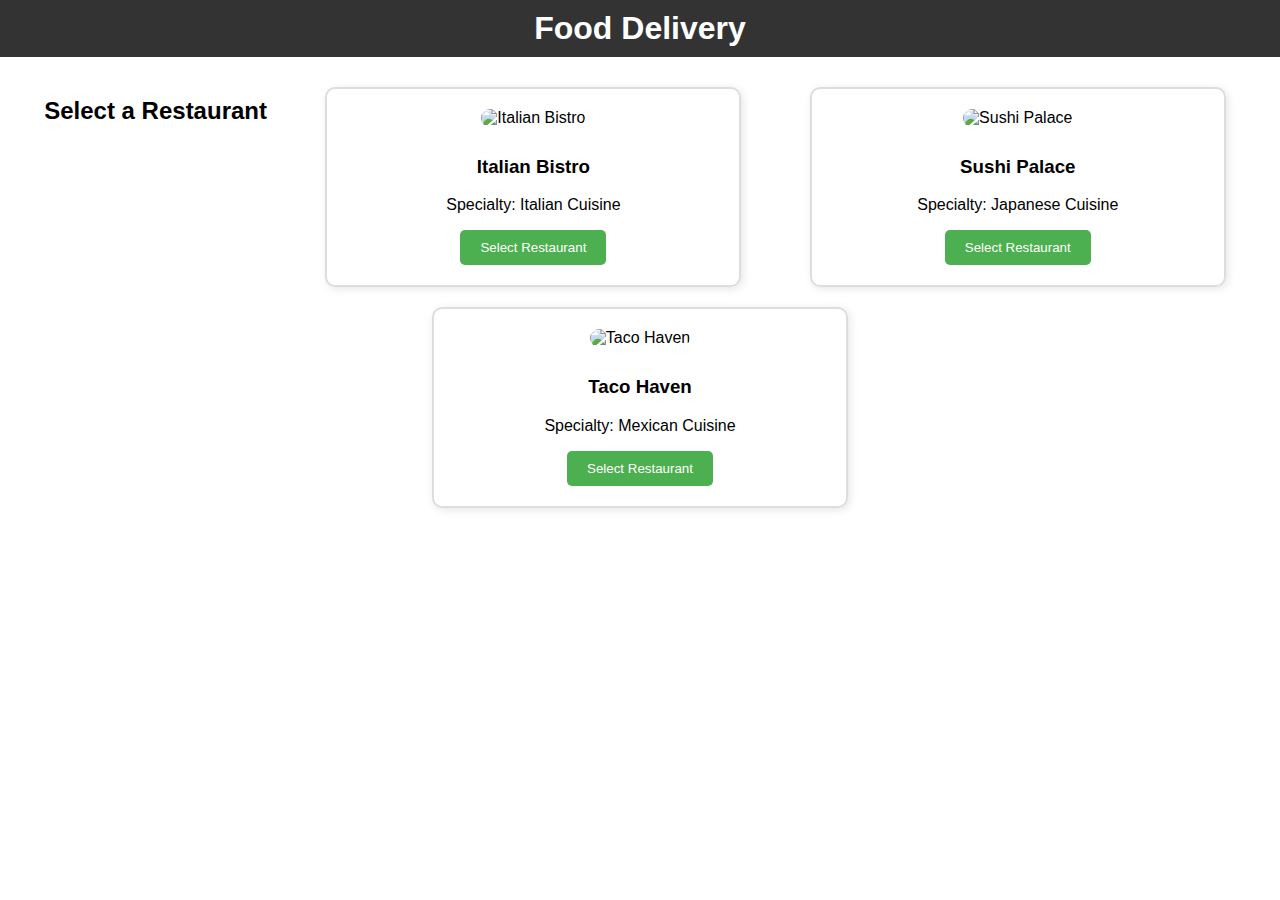
==== index.html @ 6f344025 "Add files via upload" ====
<!DOCTYPE html>
<html lang="en">
  <head>
    <meta charset="UTF-8" />
    <meta name="viewport" content="width=device-width, initial-scale=1.0" />
    <link rel="stylesheet" href="style.css" />
    <title>Food Delivery - Restaurants</title>
  </head>
  <body>
    <header>
      <h1>Food Delivery</h1>
    </header>

    <!-- List of Restaurants -->
    <section id="restaurant-list">
      <h2>Select a Restaurant</h2>
      <div class="restaurant-card" onclick="loadMenu('Italian Bistro')">
        <img src="images/italian_bistro.jpg" alt="Italian Bistro" />
        <h3>Italian Bistro</h3>
        <p>Specialty: Italian Cuisine</p>
        <button class="btn">Select Restaurant</button>
      </div>
      <div class="restaurant-card" onclick="loadMenu('Sushi Palace')">
        <img src="images/sushi_palace.jpg" alt="Sushi Palace" />
        <h3>Sushi Palace</h3>
        <p>Specialty: Japanese Cuisine</p>
        <button class="btn">Select Restaurant</button>
      </div>
      <div class="restaurant-card" onclick="loadMenu('Taco Haven')">
        <img src="images/taco_haven.jpg" alt="Taco Haven" />
        <h3>Taco Haven</h3>
        <p>Specialty: Mexican Cuisine</p>
        <button class="btn">Select Restaurant</button>
      </div>
    </section>

    <!-- Menu Section (Hidden initially) -->
    <section id="restaurant-menu" style="display: none">
      <h2 id="restaurant-name">Menu</h2>
      <div id="menu-items"></div>
      <button class="btn" onclick="goToCart()">View Cart</button>
    </section>

    <script src="app.js"></script>
  </body>
</html>
---- style.css ----
/* General Styling */
body {
  font-family: Arial, sans-serif;
  margin: 0;
  padding: 0;
}

header {
  background-color: #333;
  color: #fff;
  text-align: center;
  padding: 10px;
}

h1 {
  margin: 0;
}

/* Restaurant List Styling */
#restaurant-list {
  display: flex;
  flex-wrap: wrap;
  justify-content: space-around;
  margin: 20px;
}

.restaurant-card {
  border: 2px solid #ddd;
  border-radius: 10px;
  padding: 20px;
  width: 30%;
  text-align: center;
  margin: 10px;
  box-shadow: 2px 2px 8px rgba(0, 0, 0, 0.1);
  transition: transform 0.2s;
}

.restaurant-card img {
  width: 100%;
  height: 200px;
  object-fit: cover;
  border-radius: 10px;
  margin-bottom: 10px;
}

.restaurant-card:hover {
  transform: scale(1.05);
}

/* Menu Section Styling */
#restaurant-menu {
  margin: 20px;
}

.menu-item {
  display: flex;
  justify-content: space-between;
  align-items: center;
  border-bottom: 1px solid #ddd;
  padding: 10px 0;
}

.menu-item img {
  width: 80px;
  height: 80px;
  object-fit: cover;
  border-radius: 10px;
  margin-right: 10px;
}

.menu-item h4 {
  margin: 0;
  flex: 1;
}

.menu-item p {
  color: #555;
  margin: 0 10px;
}

.menu-item button {
  background-color: #4caf50;
  color: white;
  border: none;
  padding: 8px 16px;
  border-radius: 5px;
  cursor: pointer;
}

.menu-item button:hover {
  background-color: #45a049;
}

/* Cart Page Styling */
#cart-items {
  padding: 20px;
}

#total-amount {
  margin-top: 20px;
}

.btn {
  background-color: #4caf50;
  color: white;
  border: none;
  padding: 10px 20px;
  border-radius: 5px;
  cursor: pointer;
}

.btn:hover {
  background-color: #45a049;
}
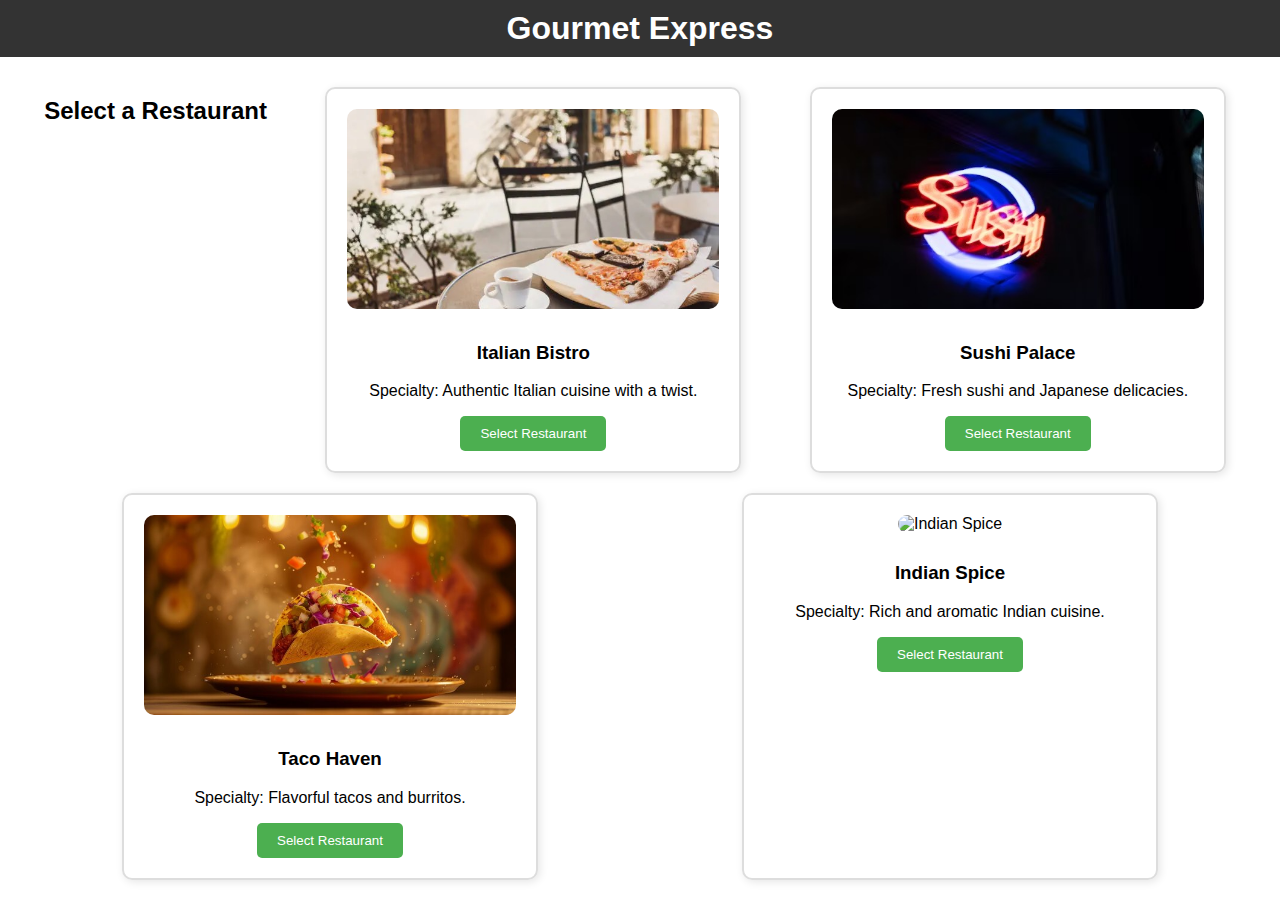
==== commit 1305856b: "Update index.html" ====
--- a/index.html
+++ b/index.html
@@ -4,11 +4,13 @@
     <meta charset="UTF-8" />
     <meta name="viewport" content="width=device-width, initial-scale=1.0" />
     <link rel="stylesheet" href="style.css" />
-    <title>Food Delivery - Restaurants</title>
+    <title>Gourmet Express</title>
+    <!-- Stylish name -->
   </head>
   <body>
     <header>
-      <h1>Food Delivery</h1>
+      <h1>Gourmet Express</h1>
+      <!-- Stylish name -->
     </header>
 
     <!-- List of Restaurants -->
@@ -17,19 +19,29 @@
       <div class="restaurant-card" onclick="loadMenu('Italian Bistro')">
         <img src="images/italian_bistro.jpg" alt="Italian Bistro" />
         <h3>Italian Bistro</h3>
-        <p>Specialty: Italian Cuisine</p>
+        <p>Specialty: Authentic Italian cuisine with a twist.</p>
+        <!-- Description -->
         <button class="btn">Select Restaurant</button>
       </div>
       <div class="restaurant-card" onclick="loadMenu('Sushi Palace')">
         <img src="images/sushi_palace.jpg" alt="Sushi Palace" />
         <h3>Sushi Palace</h3>
-        <p>Specialty: Japanese Cuisine</p>
+        <p>Specialty: Fresh sushi and Japanese delicacies.</p>
+        <!-- Description -->
         <button class="btn">Select Restaurant</button>
       </div>
       <div class="restaurant-card" onclick="loadMenu('Taco Haven')">
         <img src="images/taco_haven.jpg" alt="Taco Haven" />
         <h3>Taco Haven</h3>
-        <p>Specialty: Mexican Cuisine</p>
+        <p>Specialty: Flavorful tacos and burritos.</p>
+        <!-- Description -->
+        <button class="btn">Select Restaurant</button>
+      </div>
+      <div class="restaurant-card" onclick="loadMenu('Indian Spice')">
+        <img src="images/indian_spice.jpg" alt="Indian Spice" />
+        <h3>Indian Spice</h3>
+        <p>Specialty: Rich and aromatic Indian cuisine.</p>
+        <!-- Description -->
         <button class="btn">Select Restaurant</button>
       </div>
     </section>
@@ -44,3 +56,4 @@
     <script src="app.js"></script>
   </body>
 </html>
+
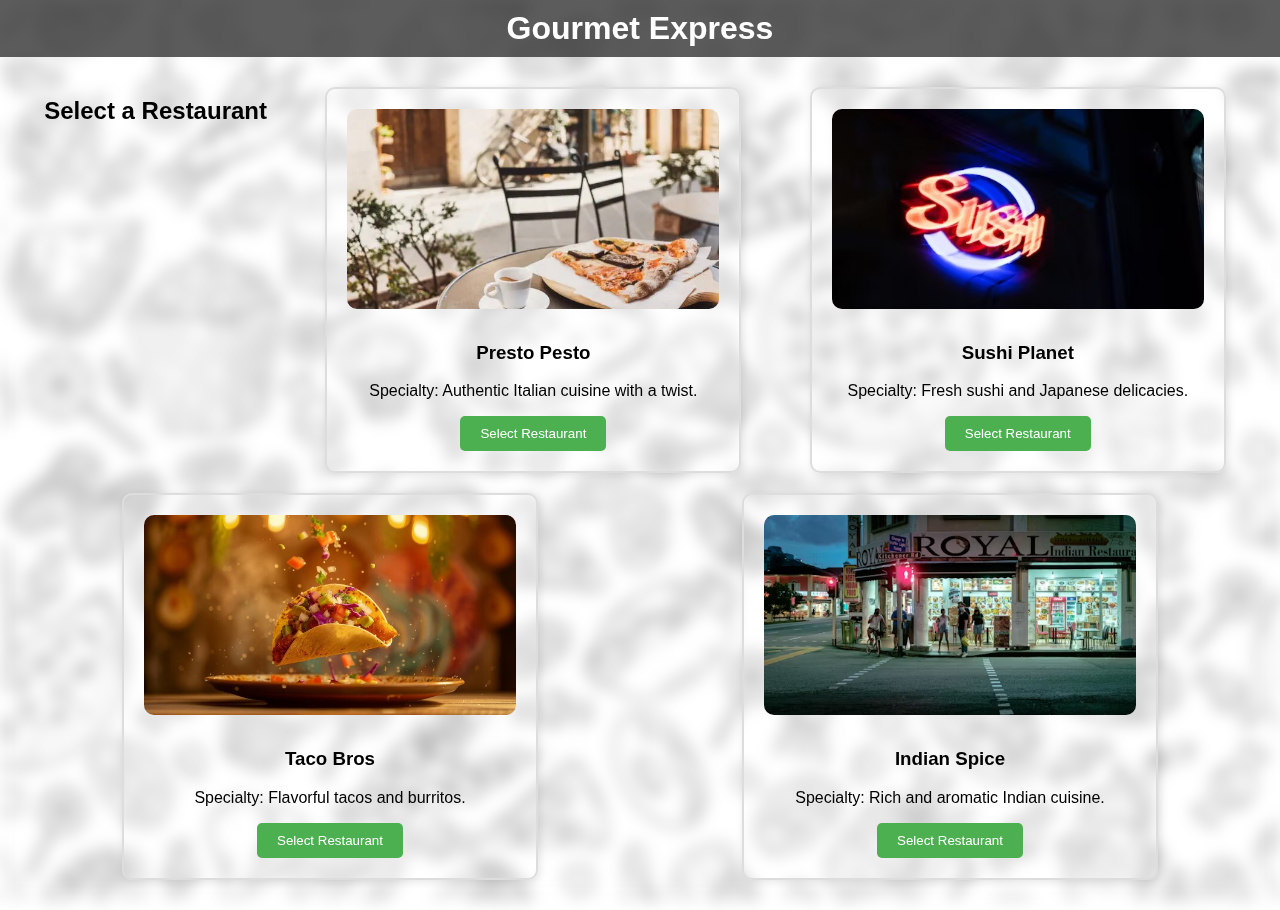
==== commit 52e4d109: "Update index.html" ====
--- a/index.html
+++ b/index.html
@@ -17,22 +17,22 @@
     <section id="restaurant-list">
       <h2>Select a Restaurant</h2>
       <div class="restaurant-card" onclick="loadMenu('Italian Bistro')">
-        <img src="images/italian_bistro.jpg" alt="Italian Bistro" />
-        <h3>Italian Bistro</h3>
+        <img src="images/italian_bistro.jpg" alt="Presto Pesto" />
+        <h3>Presto Pesto</h3>
         <p>Specialty: Authentic Italian cuisine with a twist.</p>
         <!-- Description -->
         <button class="btn">Select Restaurant</button>
       </div>
       <div class="restaurant-card" onclick="loadMenu('Sushi Palace')">
-        <img src="images/sushi_palace.jpg" alt="Sushi Palace" />
-        <h3>Sushi Palace</h3>
+        <img src="images/sushi_palace.jpg" alt="Sushi Planet" />
+        <h3>Sushi Planet</h3>
         <p>Specialty: Fresh sushi and Japanese delicacies.</p>
         <!-- Description -->
         <button class="btn">Select Restaurant</button>
       </div>
       <div class="restaurant-card" onclick="loadMenu('Taco Haven')">
-        <img src="images/taco_haven.jpg" alt="Taco Haven" />
-        <h3>Taco Haven</h3>
+        <img src="images/taco_haven.jpg" alt="Taco Bros" />
+        <h3>Taco Bros</h3>
         <p>Specialty: Flavorful tacos and burritos.</p>
         <!-- Description -->
         <button class="btn">Select Restaurant</button>
--- a/style.css
+++ b/style.css
@@ -3,10 +3,11 @@
   font-family: Arial, sans-serif;
   margin: 0;
   padding: 0;
+  position: relative;
 }
 
 header {
-  background-color: #333;
+  background-color: rgba(51, 51, 51, 0.8);
   color: #fff;
   text-align: center;
   padding: 10px;
@@ -16,12 +17,29 @@
   margin: 0;
 }
 
+/* Background Image */
+body::before {
+  content: "";
+  position: fixed;
+  top: 0;
+  left: 0;
+  right: 0;
+  bottom: 0;
+  background-image: url("images/background.jpg");
+  background-size: cover;
+  background-position: center;
+  filter: blur(8px);
+  z-index: -1;
+}
+
 /* Restaurant List Styling */
 #restaurant-list {
   display: flex;
   flex-wrap: wrap;
   justify-content: space-around;
   margin: 20px;
+  position: relative;
+  z-index: 1;
 }
 
 .restaurant-card {
@@ -94,10 +112,29 @@
 /* Cart Page Styling */
 #cart-items {
   padding: 20px;
+  display: flex;
+  flex-direction: column;
+  align-items: center;
+}
+
+.billing-item {
+  display: flex;
+  align-items: center;
+  justify-content: space-between;
+  width: 100%;
+  padding: 10px;
+}
+
+.billing-item-img {
+  width: 50px;
+  height: 50px;
+  object-fit: cover;
+  margin-right: 10px;
 }
 
 #total-amount {
   margin-top: 20px;
+  font-weight: bold;
 }
 
 .btn {
